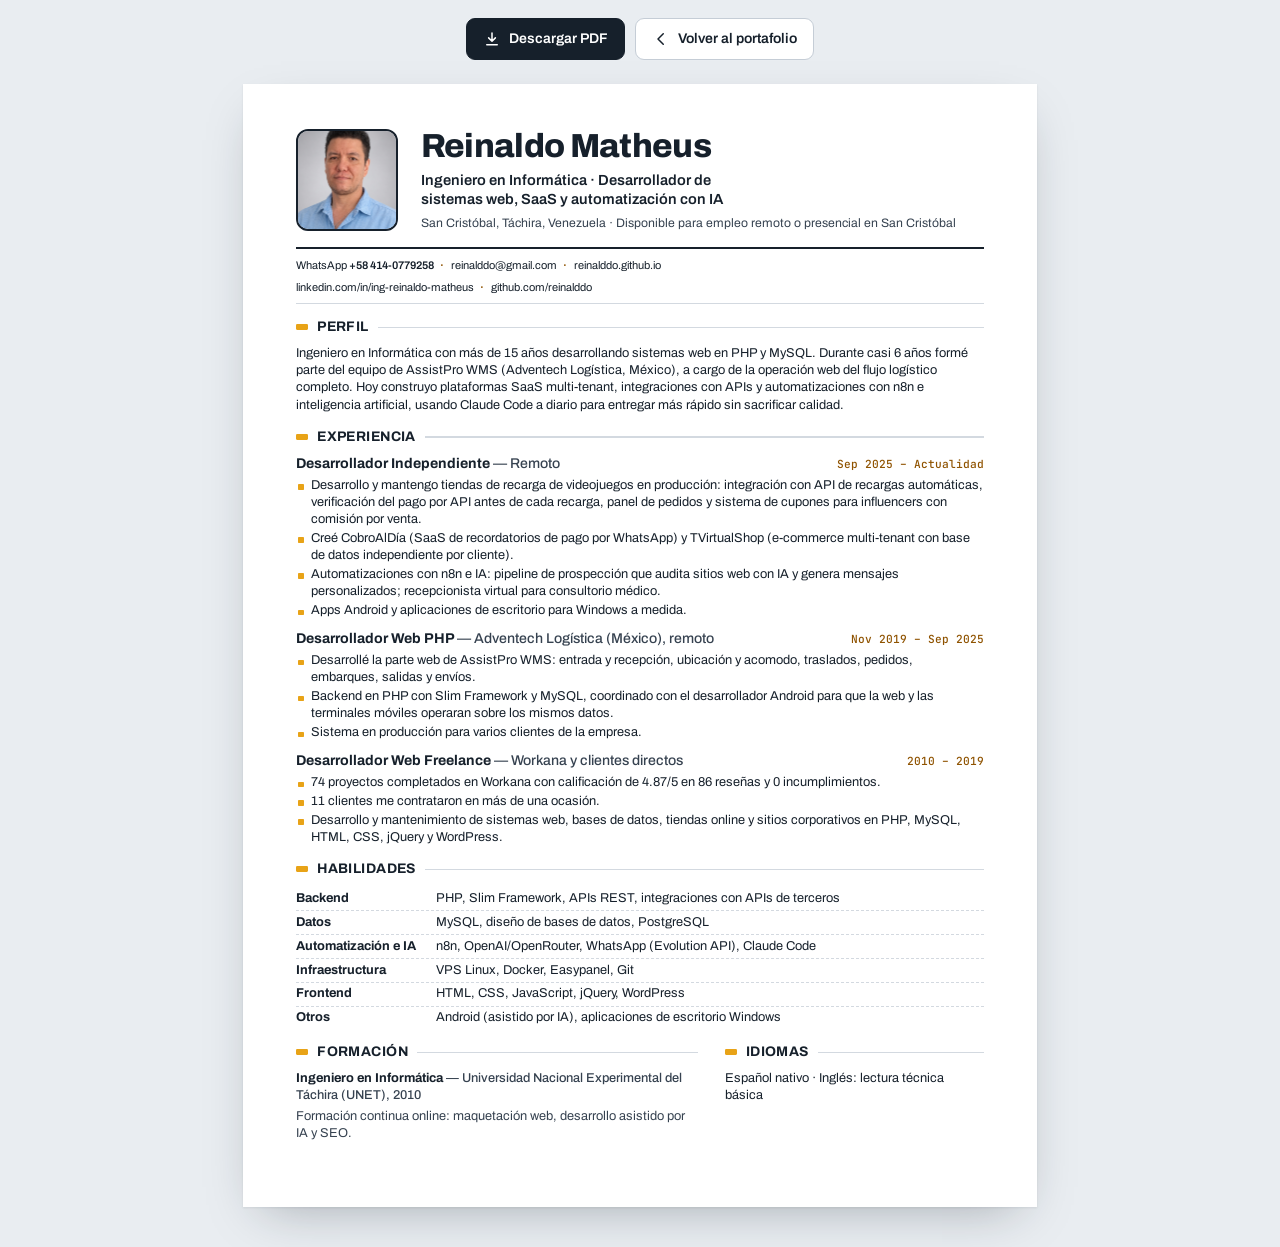
==== cv.html @ 572c190f "CV" ====
<!doctype html>
<html lang="es">
<head>
  <meta charset="utf-8">
  <meta name="viewport" content="width=device-width, initial-scale=1">
  <title>CV · Reinaldo Matheus · Ingeniero en Informática</title>
  <meta name="description" content="Currículum de Reinaldo Matheus, Ingeniero en Informática. Desarrollador de sistemas web, SaaS y automatización con IA. Más de 15 años con PHP y MySQL.">
  <meta name="author" content="Reinaldo Matheus">
  <link rel="canonical" href="https://reinalddo.github.io/cv.html">
  <meta name="color-scheme" content="light">
  <meta property="og:type" content="profile">
  <meta property="og:url" content="https://reinalddo.github.io/cv.html">
  <meta property="og:title" content="CV · Reinaldo Matheus · Ingeniero en Informática">
  <meta property="og:description" content="Desarrollador de sistemas web, SaaS y automatización con IA. Más de 15 años con PHP y MySQL.">
  <meta property="og:image" content="https://reinalddo.github.io/og-image.png">
  <meta property="og:image:width" content="1200">
  <meta property="og:image:height" content="630">
  <meta name="twitter:card" content="summary_large_image">
  <link rel="icon" href="favicon.svg" type="image/svg+xml">

  <link rel="preconnect" href="https://fonts.googleapis.com">
  <link rel="preconnect" href="https://fonts.gstatic.com" crossorigin>
  <link rel="stylesheet" href="https://fonts.googleapis.com/css2?family=Archivo:wght@400;500;600;700;800&family=JetBrains+Mono:wght@400;500&display=swap">

  <style>
    /* ---------- Tokens (mismos del sitio, ajustados para impresión) ---------- */
    :root {
      --ink: #16202B;
      --ink-2: #364250;
      --ink-3: #5B6672;
      --line: #D3D9E0;
      --signal: #E8A317;
      --signal-ink: #8F5300;
      --paper: #E9EDF1;
      --font: "Archivo", "Segoe UI", Arial, sans-serif;
      --mono: "JetBrains Mono", Consolas, monospace;
      color-scheme: light;
    }

    @page { size: A4; margin: 12mm 14mm; }

    * { box-sizing: border-box; }
    html { -webkit-text-size-adjust: 100%; }
    body {
      margin: 0;
      background: var(--paper);
      color: var(--ink);
      font-family: var(--font);
      font-size: 9.6pt;
      line-height: 1.35;
      -webkit-print-color-adjust: exact;
      print-color-adjust: exact;
    }
    h1, h2, h3, p, ul, dl, dd { margin: 0; }
    ul { padding: 0; }
    a { color: inherit; text-decoration: none; }

    /* ---------- Hoja ---------- */
    .hoja {
      width: 210mm;
      min-height: 297mm;
      margin: 24px auto 40px;
      padding: 12mm 14mm;
      background: #fff;
      box-shadow: 0 1px 2px rgba(22, 32, 43, .08), 0 18px 50px -20px rgba(22, 32, 43, .35);
    }

    /* ---------- Encabezado ---------- */
    .cab {
      display: grid;
      grid-template-columns: 27mm minmax(0, 1fr);
      gap: 6mm;
      align-items: center;
    }
    .foto {
      display: block;
      width: 27mm;
      height: 27mm;
      overflow: hidden;
      border-radius: 3.2mm;
      border: 1.6pt solid var(--ink);
      background: #E9EDF1;
    }
    /* encuadre de credencial: cabeza y hombros */
    .foto img {
      display: block;
      width: 100%;
      height: 100%;
      object-fit: cover;
      transform: scale(1.6);
      transform-origin: 50% 20%;
    }
    .nombre {
      font-size: 25pt;
      font-weight: 800;
      line-height: 1;
      letter-spacing: -0.02em;
    }
    .titulo {
      margin-top: 2.2mm;
      font-size: 11pt;
      font-weight: 600;
      line-height: 1.3;
      text-wrap: balance;
    }
    .ubicacion {
      margin-top: 1.4mm;
      font-size: 9.2pt;
      color: var(--ink-2);
    }
    .contacto {
      list-style: none;
      display: flex;
      flex-wrap: wrap;
      gap: 1mm 0;
      margin-top: 4.2mm;
      padding: 2.2mm 0;
      border-top: 1.6pt solid var(--ink);
      border-bottom: 1pt solid var(--line);
      font-size: 8.3pt;
    }
    .contacto li { white-space: nowrap; }
    .contacto li + li::before {
      content: "·";
      margin: 0 1.7mm;
      color: var(--signal-ink);
      font-weight: 700;
    }
    .contacto .corte { flex-basis: 100%; height: 0; }
    .contacto .corte::before, .contacto .corte + li::before { content: none; }
    .contacto a { border-bottom: 1pt solid transparent; }
    .contacto strong { font-weight: 600; }

    /* ---------- Secciones ---------- */
    .sec { margin-top: 3.6mm; }
    .sec__t {
      display: flex;
      align-items: center;
      gap: 2.4mm;
      margin-bottom: 2.2mm;
      font-size: 10.4pt;
      font-weight: 700;
      text-transform: uppercase;
      letter-spacing: .03em;
    }
    .sec__t::before {
      content: "";
      flex: none;
      width: 3.2mm;
      height: 1.6mm;
      background: var(--signal);
      border-radius: .3mm;
    }
    .sec__t::after {
      content: "";
      flex: 1;
      height: 1pt;
      background: var(--line);
    }

    .perfil { color: var(--ink); text-wrap: pretty; }

    /* Experiencia */
    .puesto + .puesto { margin-top: 2.8mm; }
    .puesto__cab {
      display: flex;
      justify-content: space-between;
      align-items: baseline;
      gap: 4mm;
      margin-bottom: 1.2mm;
    }
    .puesto__rol { font-size: 10.6pt; font-weight: 700; line-height: 1.25; }
    .puesto__rol span { font-weight: 500; color: var(--ink-2); }
    .puesto__fecha {
      flex: none;
      font-family: var(--mono);
      font-size: 8.4pt;
      color: var(--signal-ink);
      font-weight: 500;
      white-space: nowrap;
    }
    .puntos { list-style: none; }
    .puntos li {
      position: relative;
      padding-left: 4mm;
      text-wrap: pretty;
    }
    .puntos li + li { margin-top: .4mm; }
    .puntos li::before {
      content: "";
      position: absolute;
      left: .6mm;
      top: .58em;
      width: 1.5mm;
      height: 1.5mm;
      background: var(--signal);
      border-radius: .2mm;
    }

    /* Habilidades */
    .habilidades > div {
      display: grid;
      grid-template-columns: 34mm minmax(0, 1fr);
      gap: 3mm;
      padding: .75mm 0;
      border-bottom: .6pt dashed var(--line);
    }
    .habilidades > div:last-child { border-bottom: 0; }
    .habilidades dt { font-weight: 700; }

    /* Formación e idiomas */
    .pie {
      display: grid;
      grid-template-columns: minmax(0, 1.55fr) minmax(0, 1fr);
      gap: 7mm;
    }
    .pie .sec { margin-top: 3.6mm; }
    .grado { font-weight: 700; }
    .grado span { font-weight: 500; color: var(--ink-2); }
    .nota { margin-top: .8mm; color: var(--ink-2); }

    /* ---------- Barra de pantalla (no se imprime) ---------- */
    .barra {
      display: flex;
      justify-content: center;
      flex-wrap: wrap;
      gap: 10px;
      padding: 18px 16px 0;
      font-size: 14px;
    }
    .barra a {
      display: inline-flex;
      align-items: center;
      gap: 8px;
      min-height: 42px;
      padding: 9px 16px;
      border-radius: 9px;
      border: 1px solid #C5CDD6;
      background: #fff;
      color: var(--ink);
      font-weight: 600;
    }
    .barra a.principal { background: var(--ink); border-color: var(--ink); color: #fff; }
    .barra a:hover { border-color: var(--ink-3); }
    .barra a:focus-visible { outline: 3px solid #B86E00; outline-offset: 2px; }
    .barra svg { width: 18px; height: 18px; fill: none; stroke: currentColor; stroke-width: 2; stroke-linecap: round; stroke-linejoin: round; }

    /* ---------- Pantallas angostas ---------- */
    @media screen and (max-width: 860px) {
      body { font-size: 15px; background: #fff; }
      .hoja { width: auto; min-height: 0; margin: 0; padding: 22px 18px 40px; box-shadow: none; }
      .cab { grid-template-columns: 84px minmax(0, 1fr); gap: 16px; }
      .foto { width: 84px; height: 84px; border-radius: 10px; }
      .nombre { font-size: 30px; }
      .titulo { font-size: 16px; }
      .ubicacion { font-size: 14px; }
      .contacto { font-size: 13.5px; flex-direction: column; gap: 4px; }
      .contacto li + li::before { content: none; }
      .contacto .corte { display: none; }
      .contacto li { white-space: normal; overflow-wrap: anywhere; }
      .sec { margin-top: 26px; }
      .sec__t { font-size: 16px; }
      .puesto + .puesto { margin-top: 18px; }
      .puesto__cab { flex-direction: column; gap: 2px; }
      .puesto__rol { font-size: 16px; }
      .puesto__fecha { font-size: 13px; }
      .puntos li { padding-left: 16px; }
      .puntos li::before { width: 6px; height: 6px; left: 2px; }
      .habilidades > div { grid-template-columns: 1fr; gap: 2px; padding: 8px 0; }
      .pie { grid-template-columns: 1fr; gap: 0; }
    }

    /* ---------- Impresión ---------- */
    @media print {
      body { background: #fff; }
      .barra { display: none; }
      .hoja { width: auto; min-height: 0; margin: 0; padding: 0; box-shadow: none; }
      .contacto a { border: 0; }
      .sec, .puesto { break-inside: avoid; }
    }
  </style>
</head>
<body>
  <nav class="barra" aria-label="Acciones del CV">
    <a class="principal" href="cv-reinaldo-matheus.pdf" download>
      <svg viewBox="0 0 24 24" aria-hidden="true"><path d="M12 4v11m0 0-4.5-4.5M12 15l4.5-4.5M5 19.5h14"/></svg>
      Descargar PDF
    </a>
    <a href="./">
      <svg viewBox="0 0 24 24" aria-hidden="true"><path d="M15 5l-7 7 7 7"/></svg>
      Volver al portafolio
    </a>
  </nav>

  <main class="hoja">
    <header class="cab">
      <span class="foto"><img src="img/foto.jpg" alt="Foto de Reinaldo Matheus" width="300" height="300"></span>
      <div>
        <h1 class="nombre">Reinaldo Matheus</h1>
        <p class="titulo">Ingeniero en Informática · Desarrollador de sistemas web, SaaS y automatización con IA</p>
        <p class="ubicacion">San Cristóbal, Táchira, Venezuela · Disponible para empleo remoto o presencial en San Cristóbal</p>
      </div>
    </header>

    <ul class="contacto">
      <li><a href="https://wa.me/584140779258">WhatsApp <strong>+58 414-0779258</strong></a></li>
      <li><a href="mailto:reinalddo@gmail.com">reinalddo@gmail.com</a></li>
      <li><a href="https://reinalddo.github.io">reinalddo.github.io</a></li>
      <li class="corte" aria-hidden="true"></li>
      <li><a href="https://linkedin.com/in/ing-reinaldo-matheus">linkedin.com/in/ing-reinaldo-matheus</a></li>
      <li><a href="https://github.com/reinalddo">github.com/reinalddo</a></li>
    </ul>

    <section class="sec">
      <h2 class="sec__t">Perfil</h2>
      <p class="perfil">Ingeniero en Informática con más de 15 años desarrollando sistemas web en PHP y MySQL. Durante casi 6 años formé parte del equipo de AssistPro WMS (Adventech Logística, México), a cargo de la operación web del flujo logístico completo. Hoy construyo plataformas SaaS multi-tenant, integraciones con APIs y automatizaciones con n8n e inteligencia artificial, usando Claude Code a diario para entregar más rápido sin sacrificar calidad.</p>
    </section>

    <section class="sec">
      <h2 class="sec__t">Experiencia</h2>

      <article class="puesto">
        <div class="puesto__cab">
          <h3 class="puesto__rol">Desarrollador Independiente <span>— Remoto</span></h3>
          <p class="puesto__fecha">Sep 2025 – Actualidad</p>
        </div>
        <ul class="puntos">
          <li>Desarrollo y mantengo tiendas de recarga de videojuegos en producción: integración con API de recargas automáticas, verificación del pago por API antes de cada recarga, panel de pedidos y sistema de cupones para influencers con comisión por venta.</li>
          <li>Creé CobroAlDía (SaaS de recordatorios de pago por WhatsApp) y TVirtualShop (e-commerce multi-tenant con base de datos independiente por cliente).</li>
          <li>Automatizaciones con n8n e IA: pipeline de prospección que audita sitios web con IA y genera mensajes personalizados; recepcionista virtual para consultorio médico.</li>
          <li>Apps Android y aplicaciones de escritorio para Windows a medida.</li>
        </ul>
      </article>

      <article class="puesto">
        <div class="puesto__cab">
          <h3 class="puesto__rol">Desarrollador Web PHP <span>— Adventech Logística (México), remoto</span></h3>
          <p class="puesto__fecha">Nov 2019 – Sep 2025</p>
        </div>
        <ul class="puntos">
          <li>Desarrollé la parte web de AssistPro WMS: entrada y recepción, ubicación y acomodo, traslados, pedidos, embarques, salidas y envíos.</li>
          <li>Backend en PHP con Slim Framework y MySQL, coordinado con el desarrollador Android para que la web y las terminales móviles operaran sobre los mismos datos.</li>
          <li>Sistema en producción para varios clientes de la empresa.</li>
        </ul>
      </article>

      <article class="puesto">
        <div class="puesto__cab">
          <h3 class="puesto__rol">Desarrollador Web Freelance <span>— Workana y clientes directos</span></h3>
          <p class="puesto__fecha">2010 – 2019</p>
        </div>
        <ul class="puntos">
          <li>74 proyectos completados en Workana con calificación de 4.87/5 en 86 reseñas y 0 incumplimientos.</li>
          <li>11 clientes me contrataron en más de una ocasión.</li>
          <li>Desarrollo y mantenimiento de sistemas web, bases de datos, tiendas online y sitios corporativos en PHP, MySQL, HTML, CSS, jQuery y WordPress.</li>
        </ul>
      </article>
    </section>

    <section class="sec">
      <h2 class="sec__t">Habilidades</h2>
      <dl class="habilidades">
        <div><dt>Backend</dt><dd>PHP, Slim Framework, APIs REST, integraciones con APIs de terceros</dd></div>
        <div><dt>Datos</dt><dd>MySQL, diseño de bases de datos, PostgreSQL</dd></div>
        <div><dt>Automatización e IA</dt><dd>n8n, OpenAI/OpenRouter, WhatsApp (Evolution API), Claude Code</dd></div>
        <div><dt>Infraestructura</dt><dd>VPS Linux, Docker, Easypanel, Git</dd></div>
        <div><dt>Frontend</dt><dd>HTML, CSS, JavaScript, jQuery, WordPress</dd></div>
        <div><dt>Otros</dt><dd>Android (asistido por IA), aplicaciones de escritorio Windows</dd></div>
      </dl>
    </section>

    <div class="pie">
      <section class="sec">
        <h2 class="sec__t">Formación</h2>
        <p class="grado">Ingeniero en Informática <span>— Universidad Nacional Experimental del Táchira (UNET), 2010</span></p>
        <p class="nota">Formación continua online: maquetación web, desarrollo asistido por IA y SEO.</p>
      </section>
      <section class="sec">
        <h2 class="sec__t">Idiomas</h2>
        <p>Español nativo · Inglés: lectura técnica básica</p>
      </section>
    </div>
  </main>
</body>
</html>
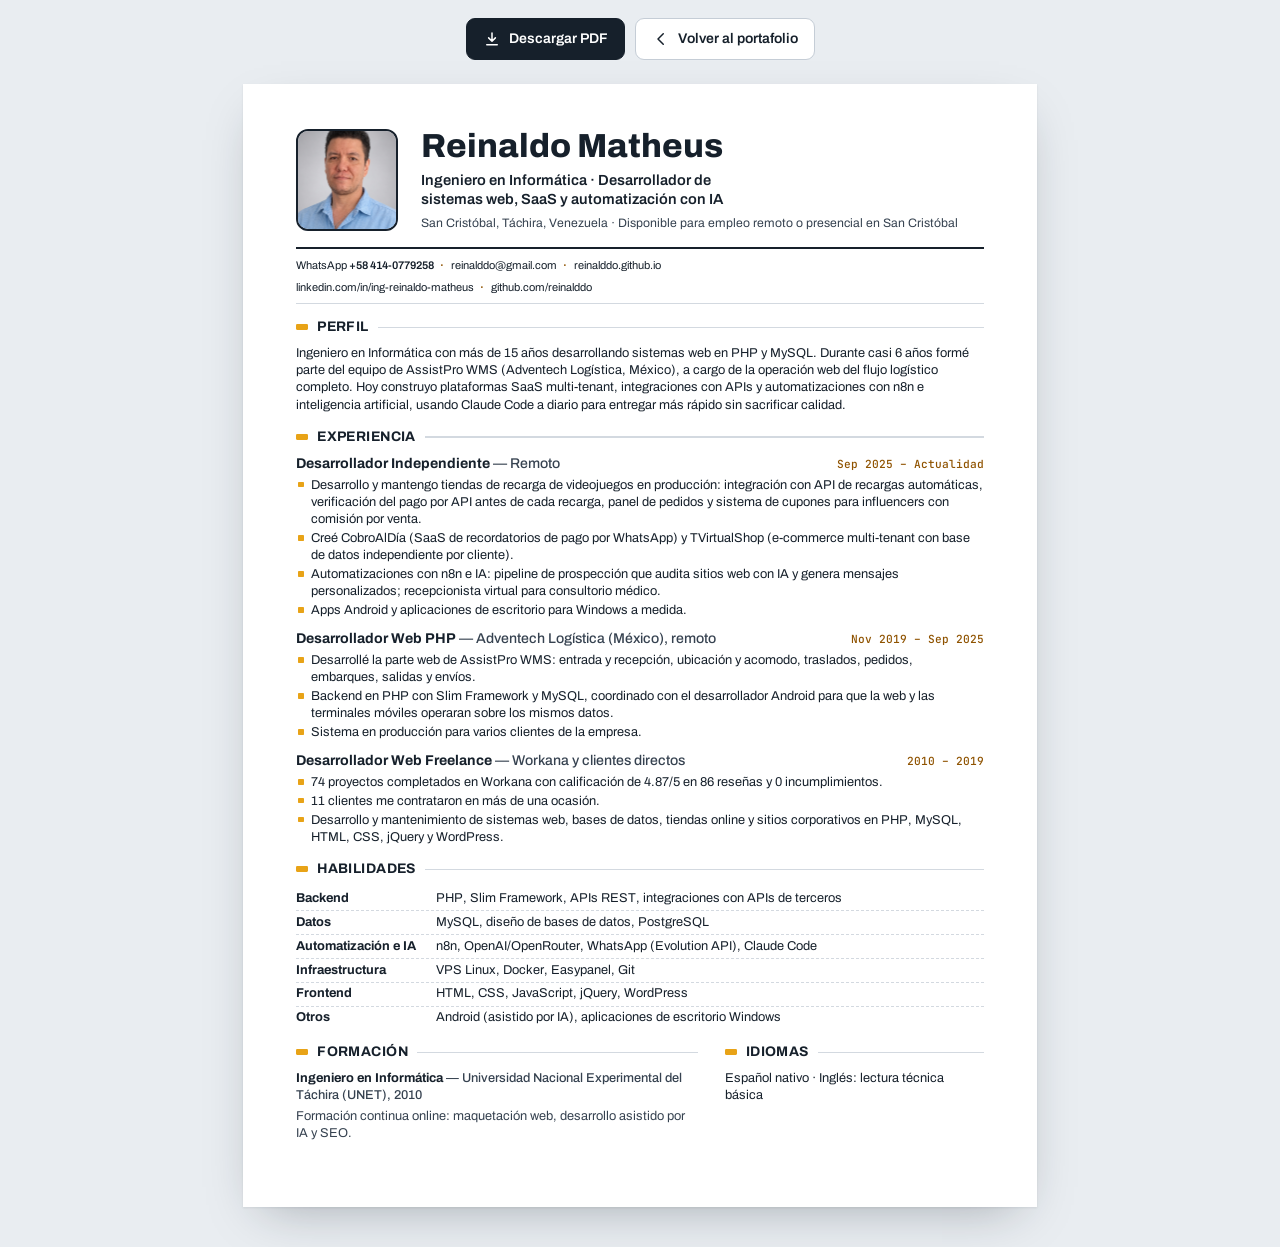
==== commit fca88819: "Fix CV" ====
--- a/cv.html
+++ b/cv.html
@@ -50,6 +50,10 @@
       line-height: 1.35;
       -webkit-print-color-adjust: exact;
       print-color-adjust: exact;
+      /* Para los ATS: sin kerning ni ligaduras, cada letra y cada espacio quedan como caracteres separados */
+      font-kerning: none;
+      font-variant-ligatures: none;
+      font-feature-settings: "kern" 0, "liga" 0, "clig" 0;
     }
     h1, h2, h3, p, ul, dl, dd { margin: 0; }
     ul { padding: 0; }
@@ -67,13 +71,14 @@
 
     /* ---------- Encabezado ---------- */
     .cab {
-      display: grid;
-      grid-template-columns: 27mm minmax(0, 1fr);
+      display: flex;
       gap: 6mm;
       align-items: center;
     }
+    .cab__texto { flex: 1; min-width: 0; }
     .foto {
       display: block;
+      flex: none;
       width: 27mm;
       height: 27mm;
       overflow: hidden;
@@ -94,7 +99,6 @@
       font-size: 25pt;
       font-weight: 800;
       line-height: 1;
-      letter-spacing: -0.02em;
     }
     .titulo {
       margin-top: 2.2mm;
@@ -181,39 +185,41 @@
     }
     .puntos { list-style: none; }
     .puntos li {
-      position: relative;
       padding-left: 4mm;
       text-wrap: pretty;
     }
     .puntos li + li { margin-top: .4mm; }
+    /* viñeta en la misma línea del texto (sin posicionamiento, no altera el orden del PDF) */
     .puntos li::before {
       content: "";
-      position: absolute;
-      left: .6mm;
-      top: .58em;
+      display: inline-block;
       width: 1.5mm;
       height: 1.5mm;
+      margin-left: -3.4mm;
+      margin-right: 1.9mm;
+      vertical-align: .12em;
       background: var(--signal);
       border-radius: .2mm;
     }
 
     /* Habilidades */
     .habilidades > div {
-      display: grid;
-      grid-template-columns: 34mm minmax(0, 1fr);
+      display: flex;
       gap: 3mm;
       padding: .75mm 0;
       border-bottom: .6pt dashed var(--line);
     }
     .habilidades > div:last-child { border-bottom: 0; }
-    .habilidades dt { font-weight: 700; }
+    .habilidades dt { flex: 0 0 34mm; font-weight: 700; }
+    .habilidades dd { flex: 1; min-width: 0; }
 
     /* Formación e idiomas */
     .pie {
-      display: grid;
-      grid-template-columns: minmax(0, 1.55fr) minmax(0, 1fr);
+      display: flex;
       gap: 7mm;
     }
+    .pie > .sec:first-child { flex: 1.55 1 0; min-width: 0; }
+    .pie > .sec:last-child { flex: 1 1 0; min-width: 0; }
     .pie .sec { margin-top: 3.6mm; }
     .grado { font-weight: 700; }
     .grado span { font-weight: 500; color: var(--ink-2); }
@@ -249,7 +255,7 @@
     @media screen and (max-width: 860px) {
       body { font-size: 15px; background: #fff; }
       .hoja { width: auto; min-height: 0; margin: 0; padding: 22px 18px 40px; box-shadow: none; }
-      .cab { grid-template-columns: 84px minmax(0, 1fr); gap: 16px; }
+      .cab { gap: 16px; }
       .foto { width: 84px; height: 84px; border-radius: 10px; }
       .nombre { font-size: 30px; }
       .titulo { font-size: 16px; }
@@ -265,9 +271,10 @@
       .puesto__rol { font-size: 16px; }
       .puesto__fecha { font-size: 13px; }
       .puntos li { padding-left: 16px; }
-      .puntos li::before { width: 6px; height: 6px; left: 2px; }
-      .habilidades > div { grid-template-columns: 1fr; gap: 2px; padding: 8px 0; }
-      .pie { grid-template-columns: 1fr; gap: 0; }
+      .puntos li::before { width: 6px; height: 6px; margin-left: -14px; margin-right: 8px; }
+      .habilidades > div { flex-direction: column; gap: 2px; padding: 8px 0; }
+      .habilidades dt { flex-basis: auto; }
+      .pie { flex-direction: column; gap: 0; }
     }
 
     /* ---------- Impresión ---------- */
@@ -295,7 +302,7 @@
   <main class="hoja">
     <header class="cab">
       <span class="foto"><img src="img/foto.jpg" alt="Foto de Reinaldo Matheus" width="300" height="300"></span>
-      <div>
+      <div class="cab__texto">
         <h1 class="nombre">Reinaldo Matheus</h1>
         <p class="titulo">Ingeniero en Informática · Desarrollador de sistemas web, SaaS y automatización con IA</p>
         <p class="ubicacion">San Cristóbal, Táchira, Venezuela · Disponible para empleo remoto o presencial en San Cristóbal</p>
